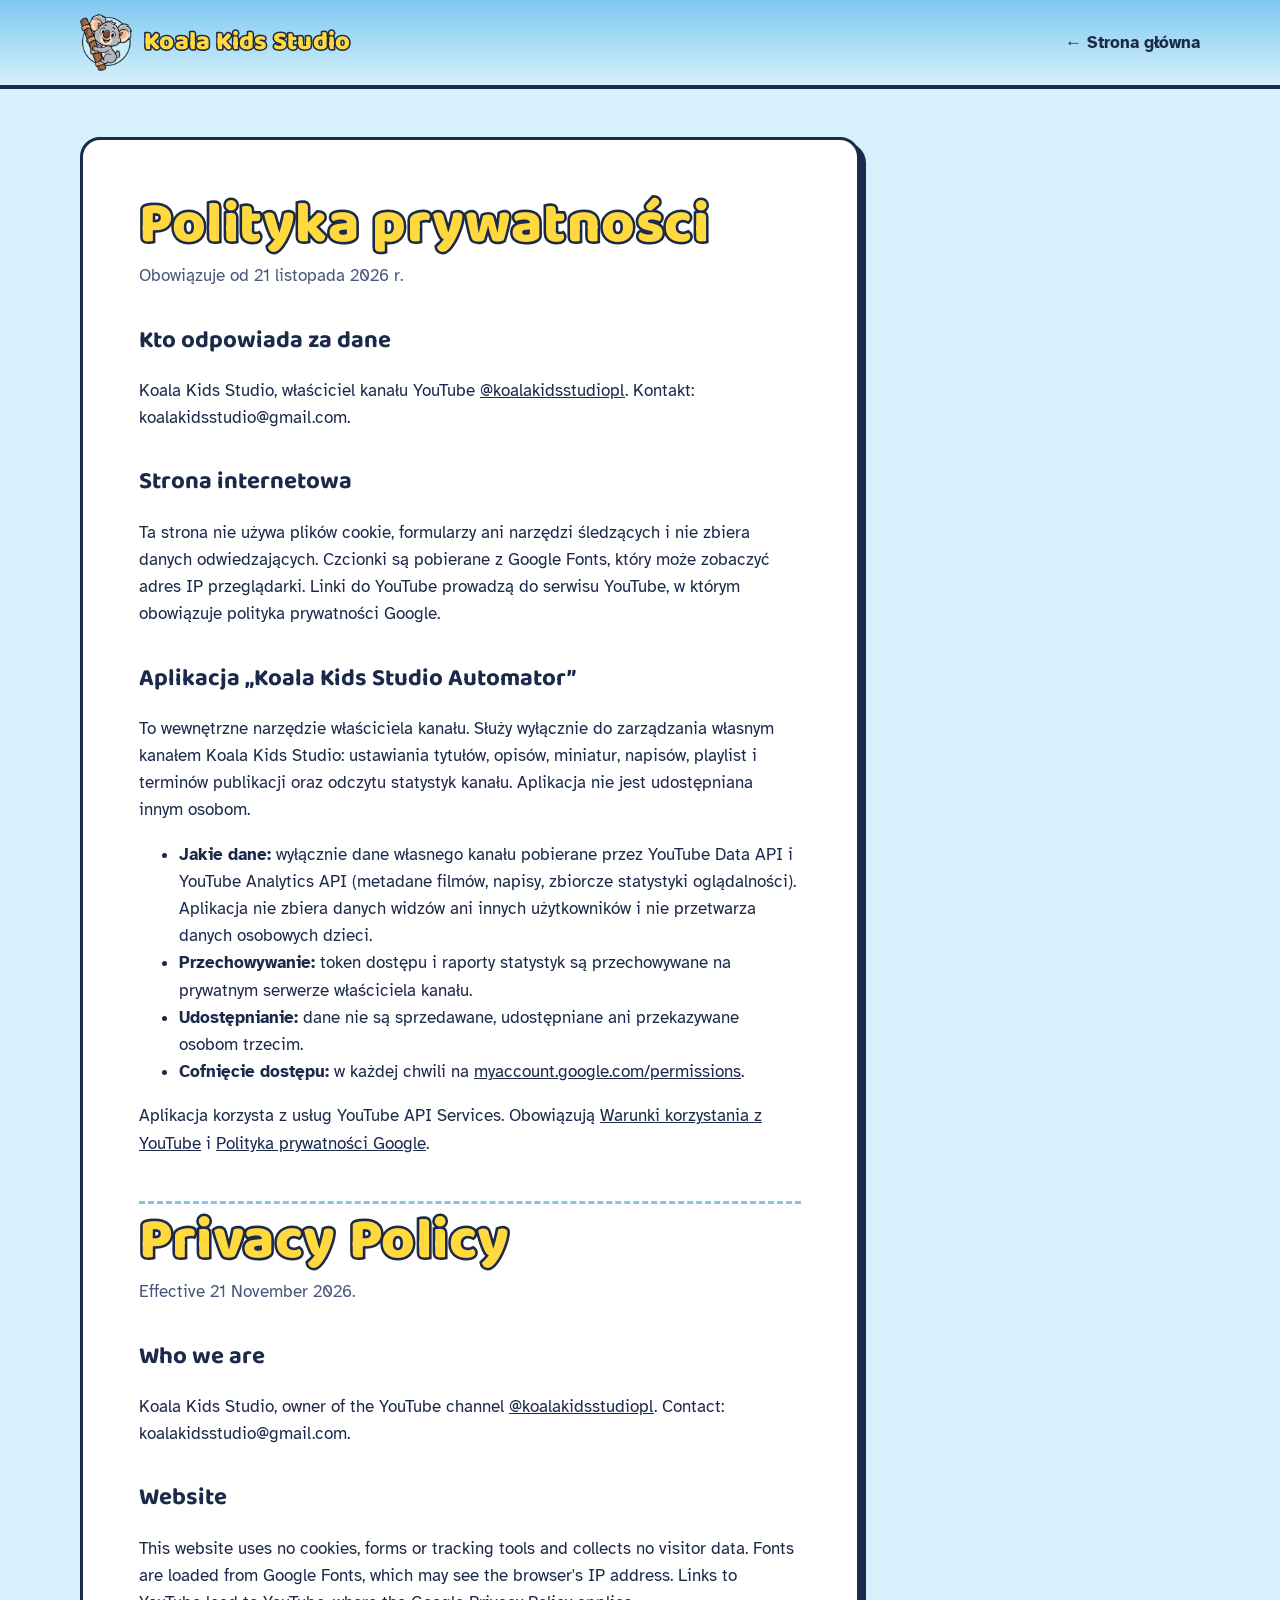
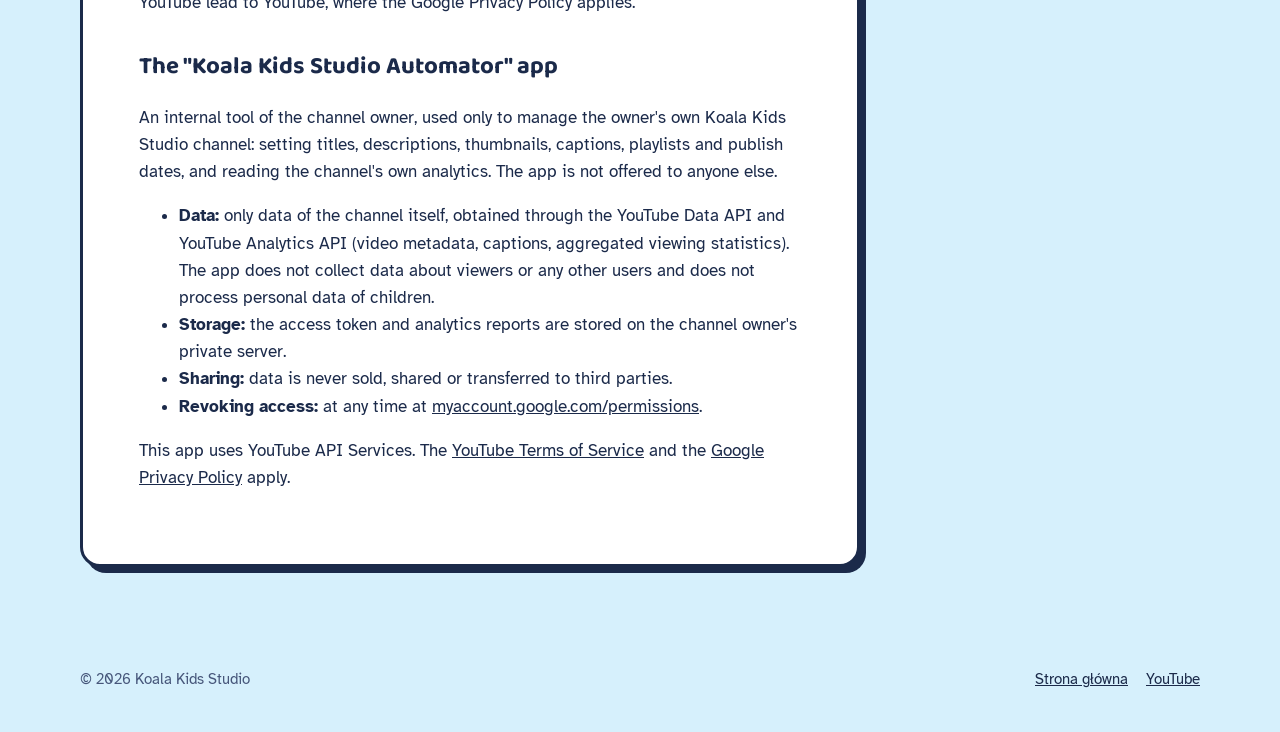
==== polityka-prywatnosci.html @ 77db11eb "strona: 2026-11-21 11:00" ====
<!DOCTYPE html>
<html lang="pl">
<head>
<meta charset="utf-8">
<meta name="viewport" content="width=device-width, initial-scale=1">
<title>Polityka prywatności — Koala Kids Studio</title>
<meta name="description" content="Polityka prywatności aplikacji Koala Kids Studio Automator i strony Koala Kids Studio.">
<link rel="icon" href="img/favicon.png">
<link rel="preconnect" href="https://fonts.googleapis.com">
<link rel="preconnect" href="https://fonts.gstatic.com" crossorigin>
<link href="https://fonts.googleapis.com/css2?family=Atkinson+Hyperlegible:wght@400;700&family=Baloo+2:wght@700;800&display=swap" rel="stylesheet">
<link rel="stylesheet" href="style.css">
</head>
<body>
<header class="gora mala">
  <div class="wrap menu">
    <a class="marka" href="index.html"><img src="img/logo.webp" alt=""><span class="obrys">Koala Kids Studio</span></a>
    <nav aria-label="Menu"><a href="index.html">← Strona główna</a></nav>
  </div>
</header>

<main class="wrap dokument">
  <article>
    <h1 class="obrys">Polityka prywatności</h1>
    <p class="data">Obowiązuje od 21 listopada 2026 r.</p>

    <h2>Kto odpowiada za dane</h2>
    <p>Koala Kids Studio, właściciel kanału YouTube <a href="https://www.youtube.com/@koalakidsstudiopl">@koalakidsstudiopl</a>. Kontakt: koalakidsstudio@gmail.com.</p>

    <h2>Strona internetowa</h2>
    <p>Ta strona nie używa plików cookie, formularzy ani narzędzi śledzących i nie zbiera danych odwiedzających. Czcionki są pobierane z Google Fonts, który może zobaczyć adres IP przeglądarki. Linki do YouTube prowadzą do serwisu YouTube, w którym obowiązuje polityka prywatności Google.</p>

    <h2>Aplikacja „Koala Kids Studio Automator”</h2>
    <p>To wewnętrzne narzędzie właściciela kanału. Służy wyłącznie do zarządzania własnym kanałem Koala Kids Studio: ustawiania tytułów, opisów, miniatur, napisów, playlist i terminów publikacji oraz odczytu statystyk kanału. Aplikacja nie jest udostępniana innym osobom.</p>
    <ul>
      <li><strong>Jakie dane:</strong> wyłącznie dane własnego kanału pobierane przez YouTube Data API i YouTube Analytics API (metadane filmów, napisy, zbiorcze statystyki oglądalności). Aplikacja nie zbiera danych widzów ani innych użytkowników i nie przetwarza danych osobowych dzieci.</li>
      <li><strong>Przechowywanie:</strong> token dostępu i raporty statystyk są przechowywane na prywatnym serwerze właściciela kanału.</li>
      <li><strong>Udostępnianie:</strong> dane nie są sprzedawane, udostępniane ani przekazywane osobom trzecim.</li>
      <li><strong>Cofnięcie dostępu:</strong> w każdej chwili na <a href="https://myaccount.google.com/permissions">myaccount.google.com/permissions</a>.</li>
    </ul>
    <p>Aplikacja korzysta z usług YouTube API Services. Obowiązują <a href="https://www.youtube.com/t/terms">Warunki korzystania z YouTube</a> i <a href="https://policies.google.com/privacy">Polityka prywatności Google</a>.</p>

    <hr>
    <h1 class="obrys" lang="en">Privacy Policy</h1>
    <div lang="en">
      <p class="data">Effective 21 November 2026.</p>
      <h2>Who we are</h2>
      <p>Koala Kids Studio, owner of the YouTube channel <a href="https://www.youtube.com/@koalakidsstudiopl">@koalakidsstudiopl</a>. Contact: koalakidsstudio@gmail.com.</p>
      <h2>Website</h2>
      <p>This website uses no cookies, forms or tracking tools and collects no visitor data. Fonts are loaded from Google Fonts, which may see the browser's IP address. Links to YouTube lead to YouTube, where the Google Privacy Policy applies.</p>
      <h2>The "Koala Kids Studio Automator" app</h2>
      <p>An internal tool of the channel owner, used only to manage the owner's own Koala Kids Studio channel: setting titles, descriptions, thumbnails, captions, playlists and publish dates, and reading the channel's own analytics. The app is not offered to anyone else.</p>
      <ul>
        <li><strong>Data:</strong> only data of the channel itself, obtained through the YouTube Data API and YouTube Analytics API (video metadata, captions, aggregated viewing statistics). The app does not collect data about viewers or any other users and does not process personal data of children.</li>
        <li><strong>Storage:</strong> the access token and analytics reports are stored on the channel owner's private server.</li>
        <li><strong>Sharing:</strong> data is never sold, shared or transferred to third parties.</li>
        <li><strong>Revoking access:</strong> at any time at <a href="https://myaccount.google.com/permissions">myaccount.google.com/permissions</a>.</li>
      </ul>
      <p>This app uses YouTube API Services. The <a href="https://www.youtube.com/t/terms">YouTube Terms of Service</a> and the <a href="https://policies.google.com/privacy">Google Privacy Policy</a> apply.</p>
    </div>
  </article>
</main>

<footer>
  <div class="wrap">
    <span>© 2026 Koala Kids Studio</span>
    <nav aria-label="Stopka"><a href="index.html">Strona główna</a><a href="https://www.youtube.com/@koalakidsstudiopl">YouTube</a></nav>
  </div>
</footer>
</body>
</html>
---- style.css ----
/* Koala Kids Studio — strona. Świat marki: niebo z bańkami (baner kanału) + napisy z granatowym obrysem (miniatury).
   Układ: nagłówek-niebo z bańkami, piosenki jako „naklejki” z obrysem, sekcja dla rodziców, kontakt. Jeden jasny motyw. */
:root {
  --niebo: #7ec8f0;
  --niebo-jasne: #d6f0fc;
  --granat: #1b2a4a;
  --slonce: #ffd93d;
  --roz: #ff9aa2;
  --mieta: #a7e9af;
  --papier: #ffffff;
  --tekst: #1b2a4a;
  --tekst-cichy: #46567a;
  --f-tytul: "Baloo 2", "Arial Rounded MT Bold", "Trebuchet MS", sans-serif;
  --f-tekst: "Atkinson Hyperlegible", "Segoe UI", Arial, sans-serif;
  --obrys: 0.09em;
  color-scheme: light;
}

* { box-sizing: border-box; }
html { scroll-behavior: smooth; }
@media (prefers-reduced-motion: reduce) { html { scroll-behavior: auto; } }
body {
  margin: 0;
  background: var(--niebo-jasne);
  color: var(--tekst);
  font: 400 1.0625rem/1.6 var(--f-tekst);
}
img { max-width: 100%; display: block; }
a { color: var(--granat); }
a:focus-visible, button:focus-visible { outline: 3px solid var(--granat); outline-offset: 3px; border-radius: 6px; }

.obrys {
  font-family: var(--f-tytul);
  font-weight: 800;
  color: var(--slonce);
  -webkit-text-stroke: var(--obrys) var(--granat);
  paint-order: stroke fill;
  letter-spacing: 0.01em;
  line-height: 1.02;
}
.obrys.bialy { color: var(--papier); }
h1, h2, h3 { text-wrap: balance; margin: 0; }
h2 { font-size: clamp(2.2rem, 5vw, 3.4rem); }
h3 { font-family: var(--f-tytul); font-weight: 800; font-size: 1.45rem; line-height: 1.15; }

.wrap { width: min(1120px, 100% - 32px); margin-inline: auto; }

/* ---------- nagłówek ---------- */
.gora {
  position: relative;
  overflow: hidden;
  background: linear-gradient(180deg, var(--niebo) 0%, var(--niebo-jasne) 100%);
  border-bottom: 4px solid var(--granat);
}
#banki { position: absolute; inset: 0; width: 100%; height: 100%; }
.menu {
  position: relative;
  display: flex; align-items: center; justify-content: space-between; gap: 16px; flex-wrap: wrap;
  padding-block: 18px;
}
.marka { display: flex; align-items: center; gap: 12px; text-decoration: none; }
.marka img { width: 52px; height: auto; }
.marka span { font-size: 1.6rem; --obrys: 0.12em; }
.menu nav { display: flex; gap: 6px 22px; flex-wrap: wrap; align-items: center; }
.menu nav a { font-weight: 700; text-decoration: none; }
.menu nav a:hover { text-decoration: underline; text-underline-offset: 4px; }

.przycisk {
  display: inline-flex; align-items: center; gap: 10px;
  font: 800 1.1rem/1 var(--f-tytul);
  padding: 14px 22px 12px;
  border: 3px solid var(--granat);
  border-radius: 999px;
  background: var(--slonce);
  color: var(--granat);
  text-decoration: none;
  box-shadow: 4px 4px 0 var(--granat);
  transition: transform .12s ease, box-shadow .12s ease;
}
.przycisk:hover { transform: translate(-2px, -2px); box-shadow: 6px 6px 0 var(--granat); }
.przycisk:active { transform: translate(2px, 2px); box-shadow: 2px 2px 0 var(--granat); }
.przycisk.jasny { background: var(--papier); }
.przycisk svg { width: 22px; height: 22px; flex: none; }
.menu .przycisk { font-size: 1rem; padding: 10px 16px 8px; }

.bohater {
  position: relative;
  display: grid; grid-template-columns: 1.25fr 0.75fr; align-items: center; gap: 24px;
  padding-block: 28px 64px;
}
.bohater h1 { font-size: clamp(3rem, 8.5vw, 6.4rem); }
.bohater h1 .linia { display: block; }
.bohater .wstep { font-size: 1.25rem; max-width: 34ch; margin: 22px 0 28px; font-weight: 700; }
.bohater .przyciski { display: flex; gap: 14px; flex-wrap: wrap; }
.bohater .koala { width: min(380px, 100%); justify-self: center; filter: drop-shadow(6px 8px 0 rgba(27, 42, 74, .18)); transform: rotate(4deg); }
.podpis-banki { position: absolute; right: 16px; bottom: 10px; font-size: .8rem; color: var(--tekst-cichy); }

/* ---------- piosenki ---------- */
section { padding-block: 72px; }
.naglowek-sekcji { display: flex; justify-content: space-between; align-items: end; gap: 16px; flex-wrap: wrap; margin-bottom: 32px; }
.naglowek-sekcji p { margin: 0; max-width: 46ch; color: var(--tekst-cichy); }
.piosenki { display: grid; grid-template-columns: repeat(auto-fill, minmax(300px, 1fr)); gap: 32px; }
.piosenka {
  display: flex; flex-direction: column;
  background: var(--papier);
  border: 3px solid var(--granat);
  border-radius: 18px;
  box-shadow: 6px 6px 0 var(--granat);
  overflow: hidden;
}
.piosenka:nth-child(3n+1) { transform: rotate(-0.8deg); }
.piosenka:nth-child(3n+2) { transform: rotate(0.6deg); }
.piosenka:nth-child(3n) { transform: rotate(-0.3deg); }
.piosenka .kadr { position: relative; aspect-ratio: 16 / 9; border-bottom: 3px solid var(--granat); }
.piosenka .kadr img { width: 100%; height: 100%; object-fit: cover; }
.znaczek {
  position: absolute; bottom: 10px; left: 10px;  /* lewy dół: na miniaturach napisy są u góry, logo w prawym dole */
  font: 800 .95rem/1 var(--f-tytul);
  background: var(--slonce); color: var(--granat);
  border: 2.5px solid var(--granat); border-radius: 999px;
  padding: 7px 12px 5px; transform: rotate(-4deg);
}
.znaczek.juz { background: var(--mieta); }
.piosenka .tresc { display: flex; flex-direction: column; gap: 12px; padding: 18px 20px 20px; flex: 1; }
.piosenka .o { margin: 0; color: var(--tekst-cichy); font-size: 1rem; }
.cytat {
  margin: 0; padding: 10px 14px;
  background: var(--niebo-jasne); border-left: 5px solid var(--niebo); border-radius: 0 10px 10px 0;
  font-weight: 700; white-space: pre-line; font-size: 1rem;
}
.piosenka .akcja { margin-top: auto; padding-top: 4px; font-weight: 700; }

/* ---------- dla rodziców ---------- */
.rodzice { background: var(--papier); border-block: 4px solid var(--granat); }
.zasady { display: grid; grid-template-columns: repeat(auto-fit, minmax(240px, 1fr)); gap: 28px 40px; margin-top: 36px; }
.zasada { display: grid; grid-template-columns: 56px 1fr; gap: 14px; align-items: start; }
.zasada .kolko {
  width: 56px; height: 56px; border-radius: 50%;
  border: 3px solid var(--granat); display: grid; place-items: center;
  font: 800 1.5rem/1 var(--f-tytul);
}
.zasada:nth-child(4n+1) .kolko { background: var(--slonce); }
.zasada:nth-child(4n+2) .kolko { background: var(--mieta); }
.zasada:nth-child(4n+3) .kolko { background: var(--roz); }
.zasada:nth-child(4n) .kolko { background: var(--niebo); }
.zasada h3 { font-size: 1.25rem; margin-bottom: 4px; }
.zasada p { margin: 0; color: var(--tekst-cichy); }

/* ---------- kontakt + stopka ---------- */
.kontakt { text-align: left; }
.kontakt .karta {
  display: grid; grid-template-columns: 1fr auto; gap: 24px; align-items: center;
  background: var(--slonce); border: 3px solid var(--granat); border-radius: 22px; box-shadow: 8px 8px 0 var(--granat);
  padding: 32px clamp(20px, 4vw, 44px);
}
.kontakt .karta p { margin: 10px 0 0; font-weight: 700; }
.kontakt .adres { font: 800 1.35rem/1.2 var(--f-tytul); word-break: break-all; }
footer { padding-block: 28px 40px; color: var(--tekst-cichy); font-size: .95rem; }
footer .wrap { display: flex; justify-content: space-between; gap: 12px 24px; flex-wrap: wrap; }
footer nav { display: flex; gap: 18px; flex-wrap: wrap; }

/* ---------- polityka prywatności ---------- */
.dokument { padding-block: 48px 72px; }
.dokument article {
  background: var(--papier); border: 3px solid var(--granat); border-radius: 20px; box-shadow: 6px 6px 0 var(--granat);
  padding: clamp(22px, 5vw, 56px); max-width: 780px;
}
.dokument h1 { font-size: clamp(2.2rem, 6vw, 3.6rem); margin-bottom: 8px; }
.dokument h2 { font-family: var(--f-tytul); font-size: 1.5rem; -webkit-text-stroke: 0; color: var(--granat); margin: 32px 0 6px; }
.dokument p, .dokument li { max-width: 65ch; }
.dokument .data { color: var(--tekst-cichy); margin: 0 0 8px; }
.dokument hr { border: 0; border-top: 3px dashed var(--niebo); margin: 44px 0 8px; }
.gora.mala .menu { padding-block: 14px; }

@media (max-width: 760px) {
  .bohater { grid-template-columns: 1fr; padding-bottom: 48px; }
  .bohater .koala { width: 210px; order: -1; justify-self: start; }
  .kontakt .karta { grid-template-columns: 1fr; }
  .piosenka:nth-child(n) { transform: none; }
}
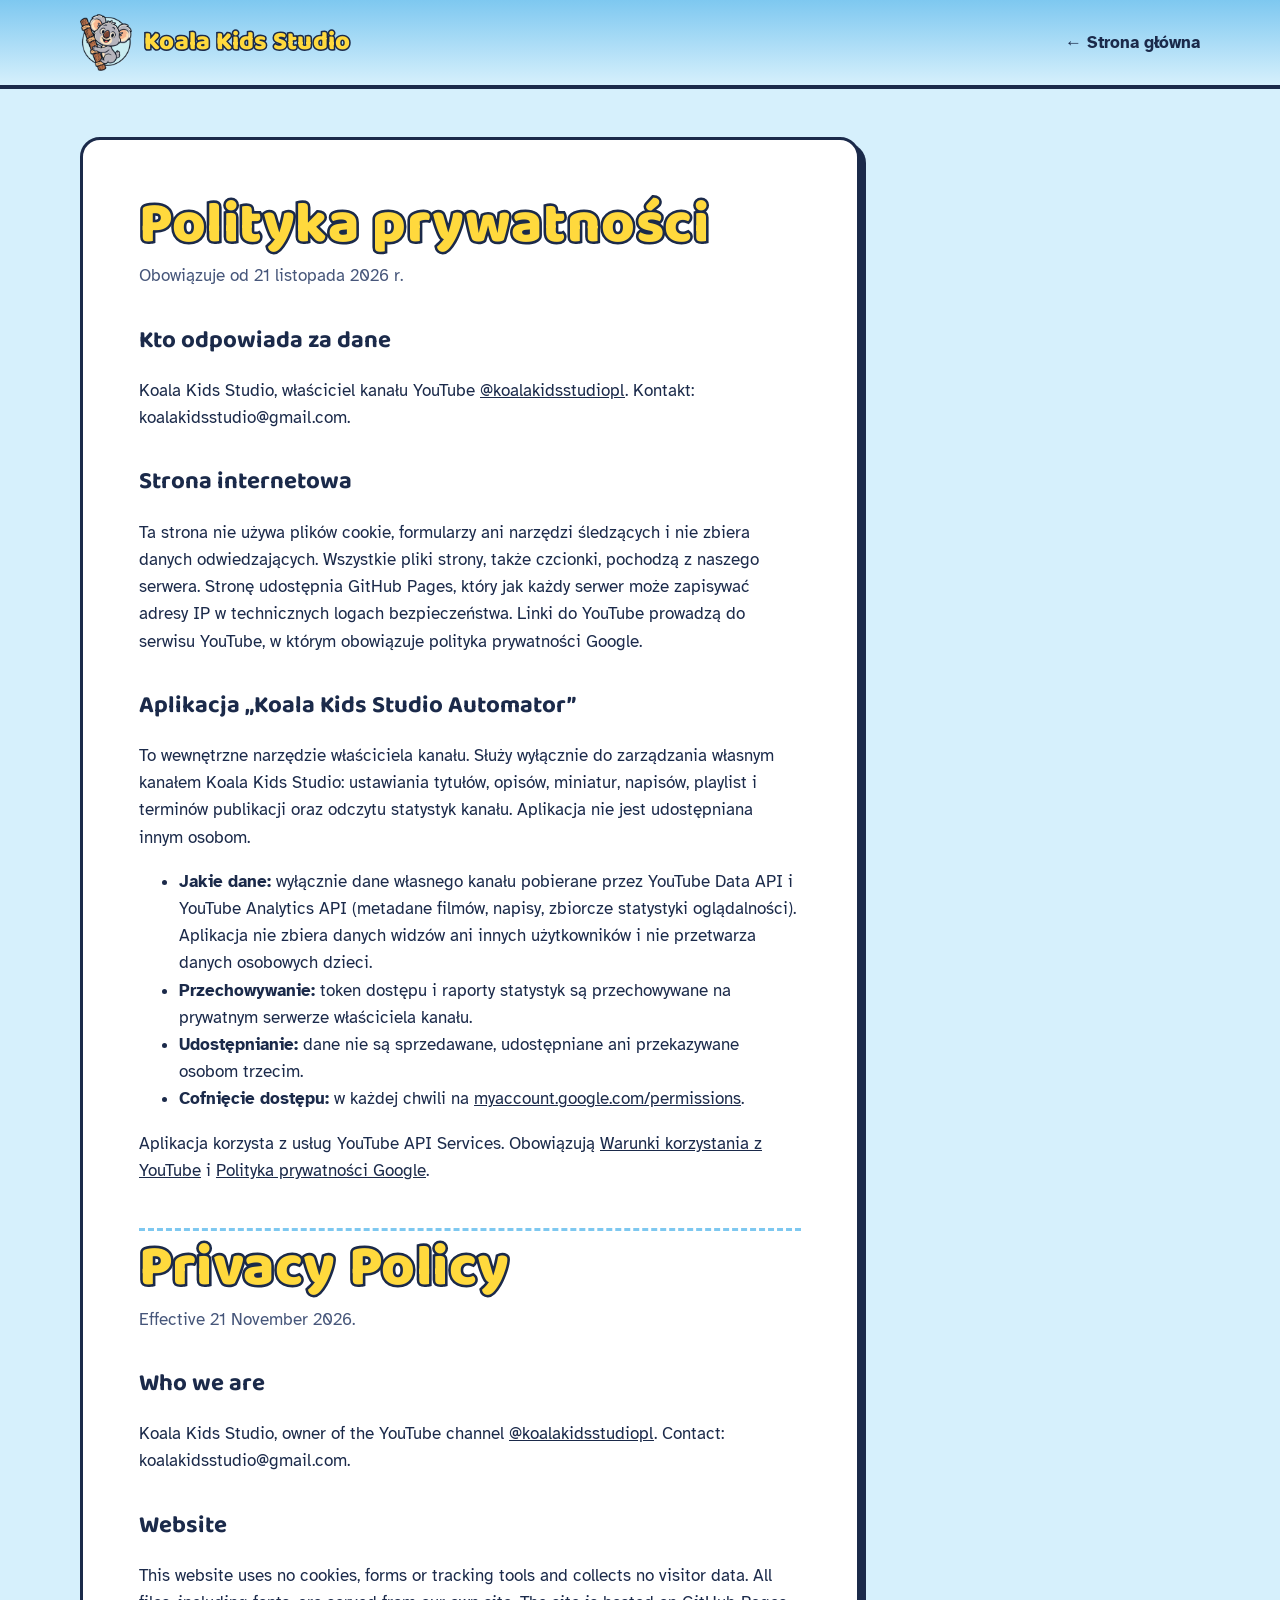
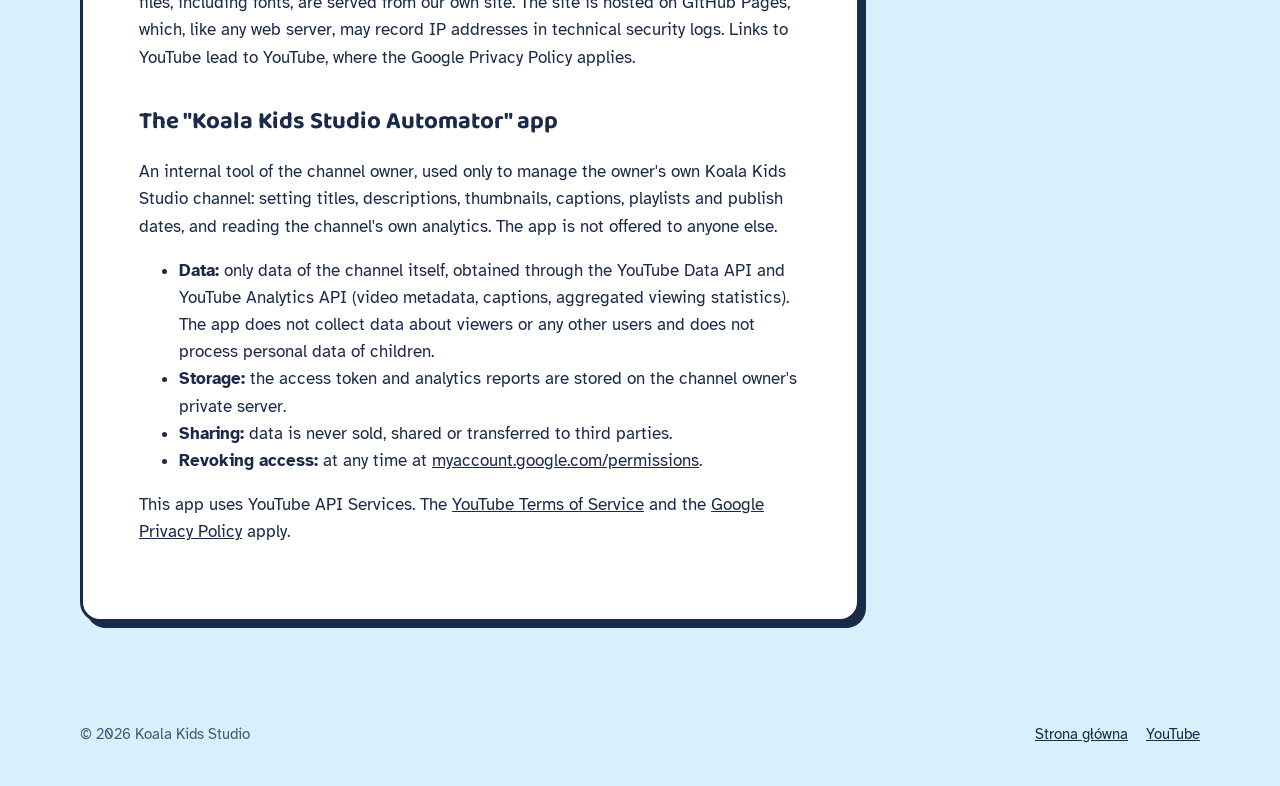
==== commit 9277c357: "strona: 2026-11-21 14:01" ====
--- a/polityka-prywatnosci.html
+++ b/polityka-prywatnosci.html
@@ -6,9 +6,7 @@
 <title>Polityka prywatności — Koala Kids Studio</title>
 <meta name="description" content="Polityka prywatności aplikacji Koala Kids Studio Automator i strony Koala Kids Studio.">
 <link rel="icon" href="img/favicon.png">
-<link rel="preconnect" href="https://fonts.googleapis.com">
-<link rel="preconnect" href="https://fonts.gstatic.com" crossorigin>
-<link href="https://fonts.googleapis.com/css2?family=Atkinson+Hyperlegible:wght@400;700&family=Baloo+2:wght@700;800&display=swap" rel="stylesheet">
+<link rel="stylesheet" href="fonts.css">
 <link rel="stylesheet" href="style.css">
 </head>
 <body>
@@ -28,7 +26,7 @@
     <p>Koala Kids Studio, właściciel kanału YouTube <a href="https://www.youtube.com/@koalakidsstudiopl">@koalakidsstudiopl</a>. Kontakt: koalakidsstudio@gmail.com.</p>
 
     <h2>Strona internetowa</h2>
-    <p>Ta strona nie używa plików cookie, formularzy ani narzędzi śledzących i nie zbiera danych odwiedzających. Czcionki są pobierane z Google Fonts, który może zobaczyć adres IP przeglądarki. Linki do YouTube prowadzą do serwisu YouTube, w którym obowiązuje polityka prywatności Google.</p>
+    <p>Ta strona nie używa plików cookie, formularzy ani narzędzi śledzących i nie zbiera danych odwiedzających. Wszystkie pliki strony, także czcionki, pochodzą z naszego serwera. Stronę udostępnia GitHub Pages, który jak każdy serwer może zapisywać adresy IP w technicznych logach bezpieczeństwa. Linki do YouTube prowadzą do serwisu YouTube, w którym obowiązuje polityka prywatności Google.</p>
 
     <h2>Aplikacja „Koala Kids Studio Automator”</h2>
     <p>To wewnętrzne narzędzie właściciela kanału. Służy wyłącznie do zarządzania własnym kanałem Koala Kids Studio: ustawiania tytułów, opisów, miniatur, napisów, playlist i terminów publikacji oraz odczytu statystyk kanału. Aplikacja nie jest udostępniana innym osobom.</p>
@@ -47,7 +45,7 @@
       <h2>Who we are</h2>
       <p>Koala Kids Studio, owner of the YouTube channel <a href="https://www.youtube.com/@koalakidsstudiopl">@koalakidsstudiopl</a>. Contact: koalakidsstudio@gmail.com.</p>
       <h2>Website</h2>
-      <p>This website uses no cookies, forms or tracking tools and collects no visitor data. Fonts are loaded from Google Fonts, which may see the browser's IP address. Links to YouTube lead to YouTube, where the Google Privacy Policy applies.</p>
+      <p>This website uses no cookies, forms or tracking tools and collects no visitor data. All files, including fonts, are served from our own site. The site is hosted on GitHub Pages, which, like any web server, may record IP addresses in technical security logs. Links to YouTube lead to YouTube, where the Google Privacy Policy applies.</p>
       <h2>The "Koala Kids Studio Automator" app</h2>
       <p>An internal tool of the channel owner, used only to manage the owner's own Koala Kids Studio channel: setting titles, descriptions, thumbnails, captions, playlists and publish dates, and reading the channel's own analytics. The app is not offered to anyone else.</p>
       <ul>
--- a/fonts.css
+++ b/fonts.css
@@ -0,0 +1,73 @@
+/* Czcionki u nas (nie z Google Fonts): odwiedzający nie łączy się z serwerami Google. Licencja SIL OFL. */
+/* latin-ext */
+@font-face {
+  font-family: 'Atkinson Hyperlegible';
+  font-style: normal;
+  font-weight: 400;
+  font-display: swap;
+  src: url(fonts/atkinson-hyperlegible-400-latin-ext.woff2) format('woff2');
+  unicode-range: U+0100-02BA, U+02BD-02C5, U+02C7-02CC, U+02CE-02D7, U+02DD-02FF, U+0304, U+0308, U+0329, U+1D00-1DBF, U+1E00-1E9F, U+1EF2-1EFF, U+2020, U+20A0-20AB, U+20AD-20C4, U+2113, U+2C60-2C7F, U+A720-A7FF;
+}
+/* latin */
+@font-face {
+  font-family: 'Atkinson Hyperlegible';
+  font-style: normal;
+  font-weight: 400;
+  font-display: swap;
+  src: url(fonts/atkinson-hyperlegible-400-latin.woff2) format('woff2');
+  unicode-range: U+0000-00FF, U+0131, U+0152-0153, U+02BB-02BC, U+02C6, U+02DA, U+02DC, U+0304, U+0308, U+0329, U+2000-206F, U+20AC, U+2122, U+2191, U+2193, U+2212, U+2215, U+FEFF, U+FFFD;
+}
+/* latin-ext */
+@font-face {
+  font-family: 'Atkinson Hyperlegible';
+  font-style: normal;
+  font-weight: 700;
+  font-display: swap;
+  src: url(fonts/atkinson-hyperlegible-700-latin-ext.woff2) format('woff2');
+  unicode-range: U+0100-02BA, U+02BD-02C5, U+02C7-02CC, U+02CE-02D7, U+02DD-02FF, U+0304, U+0308, U+0329, U+1D00-1DBF, U+1E00-1E9F, U+1EF2-1EFF, U+2020, U+20A0-20AB, U+20AD-20C4, U+2113, U+2C60-2C7F, U+A720-A7FF;
+}
+/* latin */
+@font-face {
+  font-family: 'Atkinson Hyperlegible';
+  font-style: normal;
+  font-weight: 700;
+  font-display: swap;
+  src: url(fonts/atkinson-hyperlegible-700-latin.woff2) format('woff2');
+  unicode-range: U+0000-00FF, U+0131, U+0152-0153, U+02BB-02BC, U+02C6, U+02DA, U+02DC, U+0304, U+0308, U+0329, U+2000-206F, U+20AC, U+2122, U+2191, U+2193, U+2212, U+2215, U+FEFF, U+FFFD;
+}
+/* latin-ext */
+@font-face {
+  font-family: 'Baloo 2';
+  font-style: normal;
+  font-weight: 700;
+  font-display: swap;
+  src: url(fonts/baloo-2-latin-ext.woff2) format('woff2');
+  unicode-range: U+0100-02BA, U+02BD-02C5, U+02C7-02CC, U+02CE-02D7, U+02DD-02FF, U+0304, U+0308, U+0329, U+1D00-1DBF, U+1E00-1E9F, U+1EF2-1EFF, U+2020, U+20A0-20AB, U+20AD-20C4, U+2113, U+2C60-2C7F, U+A720-A7FF;
+}
+/* latin */
+@font-face {
+  font-family: 'Baloo 2';
+  font-style: normal;
+  font-weight: 700;
+  font-display: swap;
+  src: url(fonts/baloo-2-latin.woff2) format('woff2');
+  unicode-range: U+0000-00FF, U+0131, U+0152-0153, U+02BB-02BC, U+02C6, U+02DA, U+02DC, U+0304, U+0308, U+0329, U+2000-206F, U+20AC, U+2122, U+2191, U+2193, U+2212, U+2215, U+FEFF, U+FFFD;
+}
+/* latin-ext */
+@font-face {
+  font-family: 'Baloo 2';
+  font-style: normal;
+  font-weight: 800;
+  font-display: swap;
+  src: url(fonts/baloo-2-latin-ext.woff2) format('woff2');
+  unicode-range: U+0100-02BA, U+02BD-02C5, U+02C7-02CC, U+02CE-02D7, U+02DD-02FF, U+0304, U+0308, U+0329, U+1D00-1DBF, U+1E00-1E9F, U+1EF2-1EFF, U+2020, U+20A0-20AB, U+20AD-20C4, U+2113, U+2C60-2C7F, U+A720-A7FF;
+}
+/* latin */
+@font-face {
+  font-family: 'Baloo 2';
+  font-style: normal;
+  font-weight: 800;
+  font-display: swap;
+  src: url(fonts/baloo-2-latin.woff2) format('woff2');
+  unicode-range: U+0000-00FF, U+0131, U+0152-0153, U+02BB-02BC, U+02C6, U+02DA, U+02DC, U+0304, U+0308, U+0329, U+2000-206F, U+20AC, U+2122, U+2191, U+2193, U+2212, U+2215, U+FEFF, U+FFFD;
+}
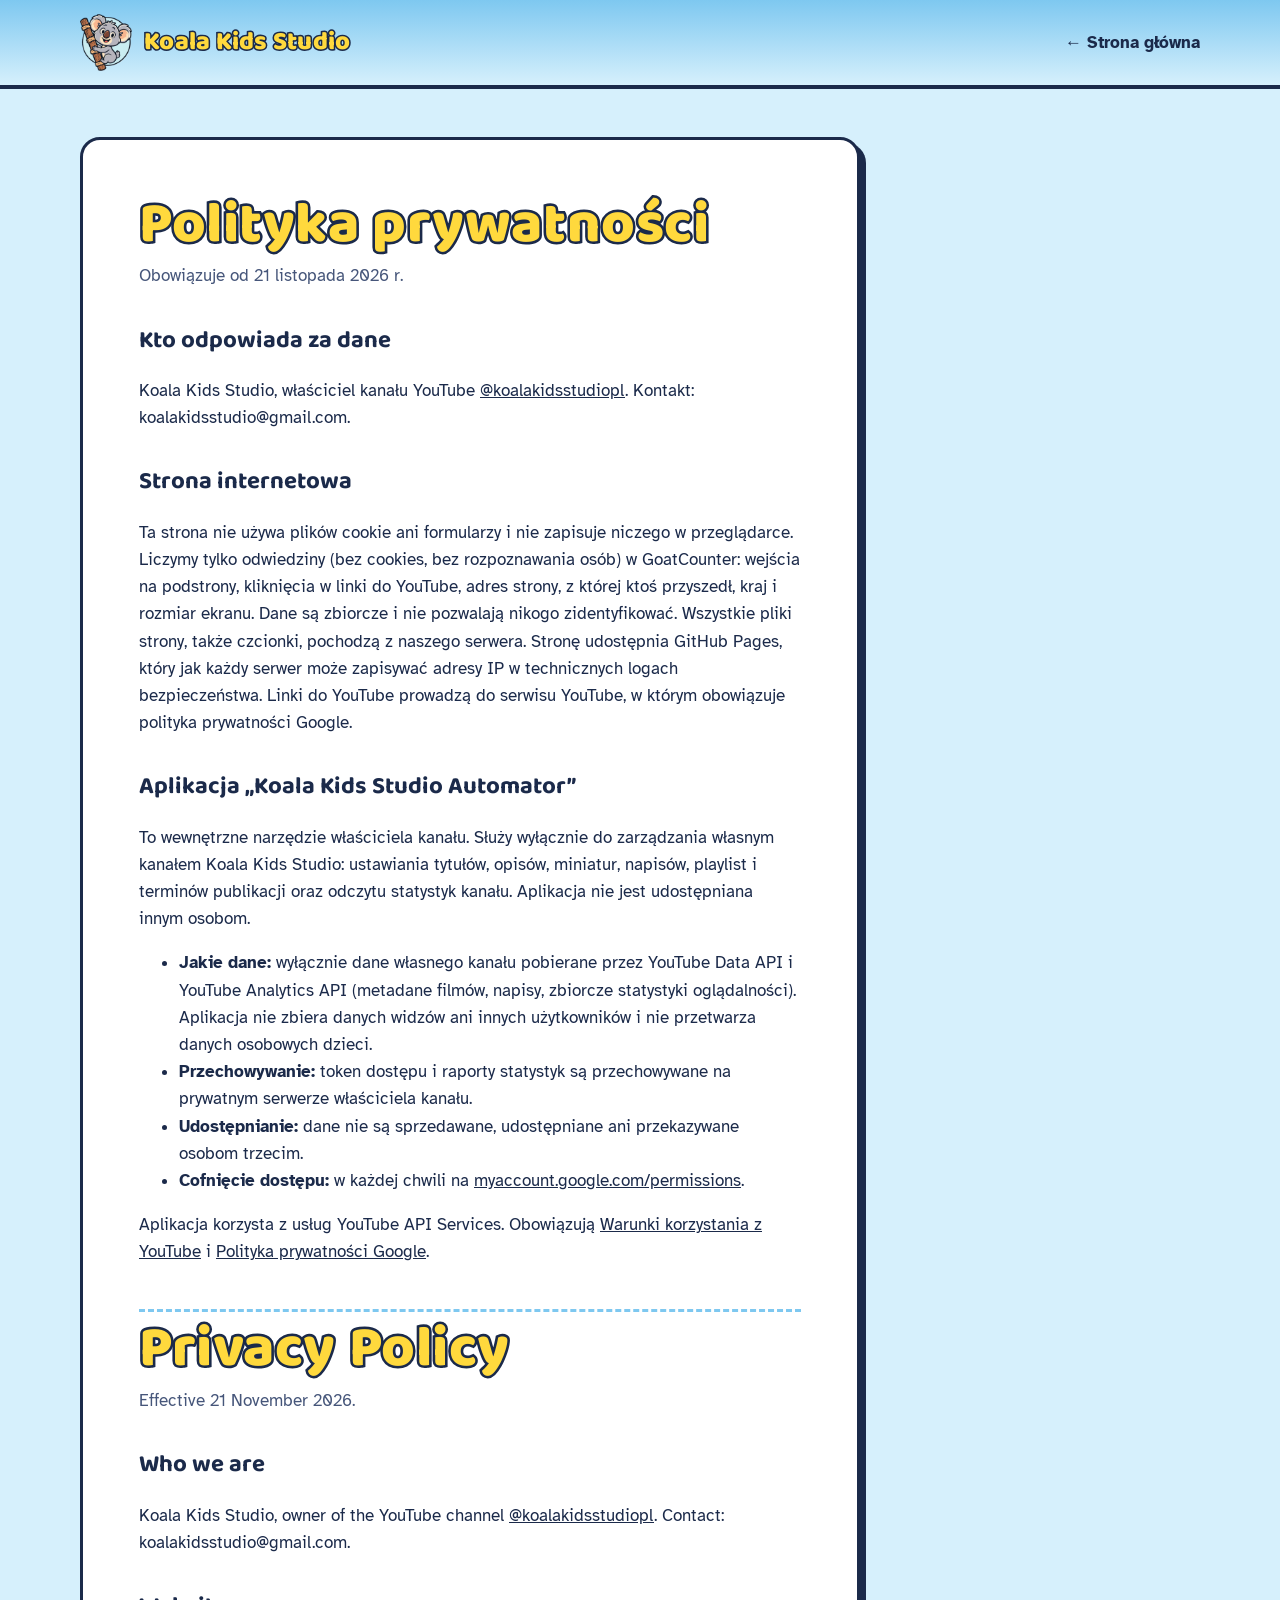
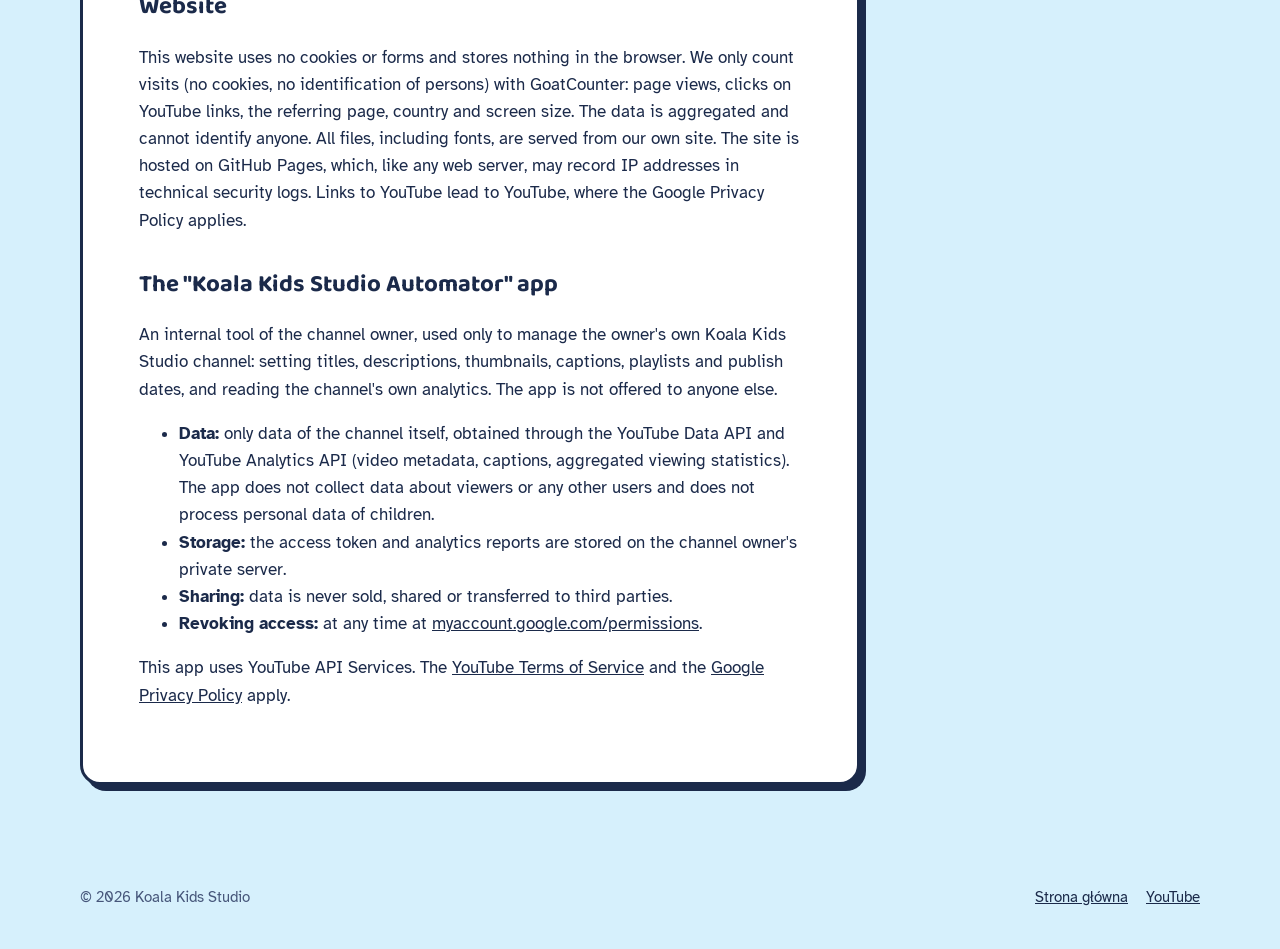
==== commit f2bc0414: "strona: 2026-11-21 14:38" ====
--- a/polityka-prywatnosci.html
+++ b/polityka-prywatnosci.html
@@ -26,7 +26,7 @@
     <p>Koala Kids Studio, właściciel kanału YouTube <a href="https://www.youtube.com/@koalakidsstudiopl">@koalakidsstudiopl</a>. Kontakt: koalakidsstudio@gmail.com.</p>
 
     <h2>Strona internetowa</h2>
-    <p>Ta strona nie używa plików cookie, formularzy ani narzędzi śledzących i nie zbiera danych odwiedzających. Wszystkie pliki strony, także czcionki, pochodzą z naszego serwera. Stronę udostępnia GitHub Pages, który jak każdy serwer może zapisywać adresy IP w technicznych logach bezpieczeństwa. Linki do YouTube prowadzą do serwisu YouTube, w którym obowiązuje polityka prywatności Google.</p>
+    <p>Ta strona nie używa plików cookie ani formularzy i nie zapisuje niczego w przeglądarce. Liczymy tylko odwiedziny (bez cookies, bez rozpoznawania osób) w GoatCounter: wejścia na podstrony, kliknięcia w linki do YouTube, adres strony, z której ktoś przyszedł, kraj i rozmiar ekranu. Dane są zbiorcze i nie pozwalają nikogo zidentyfikować. Wszystkie pliki strony, także czcionki, pochodzą z naszego serwera. Stronę udostępnia GitHub Pages, który jak każdy serwer może zapisywać adresy IP w technicznych logach bezpieczeństwa. Linki do YouTube prowadzą do serwisu YouTube, w którym obowiązuje polityka prywatności Google.</p>
 
     <h2>Aplikacja „Koala Kids Studio Automator”</h2>
     <p>To wewnętrzne narzędzie właściciela kanału. Służy wyłącznie do zarządzania własnym kanałem Koala Kids Studio: ustawiania tytułów, opisów, miniatur, napisów, playlist i terminów publikacji oraz odczytu statystyk kanału. Aplikacja nie jest udostępniana innym osobom.</p>
@@ -45,7 +45,7 @@
       <h2>Who we are</h2>
       <p>Koala Kids Studio, owner of the YouTube channel <a href="https://www.youtube.com/@koalakidsstudiopl">@koalakidsstudiopl</a>. Contact: koalakidsstudio@gmail.com.</p>
       <h2>Website</h2>
-      <p>This website uses no cookies, forms or tracking tools and collects no visitor data. All files, including fonts, are served from our own site. The site is hosted on GitHub Pages, which, like any web server, may record IP addresses in technical security logs. Links to YouTube lead to YouTube, where the Google Privacy Policy applies.</p>
+      <p>This website uses no cookies or forms and stores nothing in the browser. We only count visits (no cookies, no identification of persons) with GoatCounter: page views, clicks on YouTube links, the referring page, country and screen size. The data is aggregated and cannot identify anyone. All files, including fonts, are served from our own site. The site is hosted on GitHub Pages, which, like any web server, may record IP addresses in technical security logs. Links to YouTube lead to YouTube, where the Google Privacy Policy applies.</p>
       <h2>The "Koala Kids Studio Automator" app</h2>
       <p>An internal tool of the channel owner, used only to manage the owner's own Koala Kids Studio channel: setting titles, descriptions, thumbnails, captions, playlists and publish dates, and reading the channel's own analytics. The app is not offered to anyone else.</p>
       <ul>
@@ -65,5 +65,6 @@
     <nav aria-label="Stopka"><a href="index.html">Strona główna</a><a href="https://www.youtube.com/@koalakidsstudiopl">YouTube</a></nav>
   </div>
 </footer>
+<script data-goatcounter="https://koalakidsstudio.goatcounter.com/count" async src="count.js"></script>
 </body>
 </html>
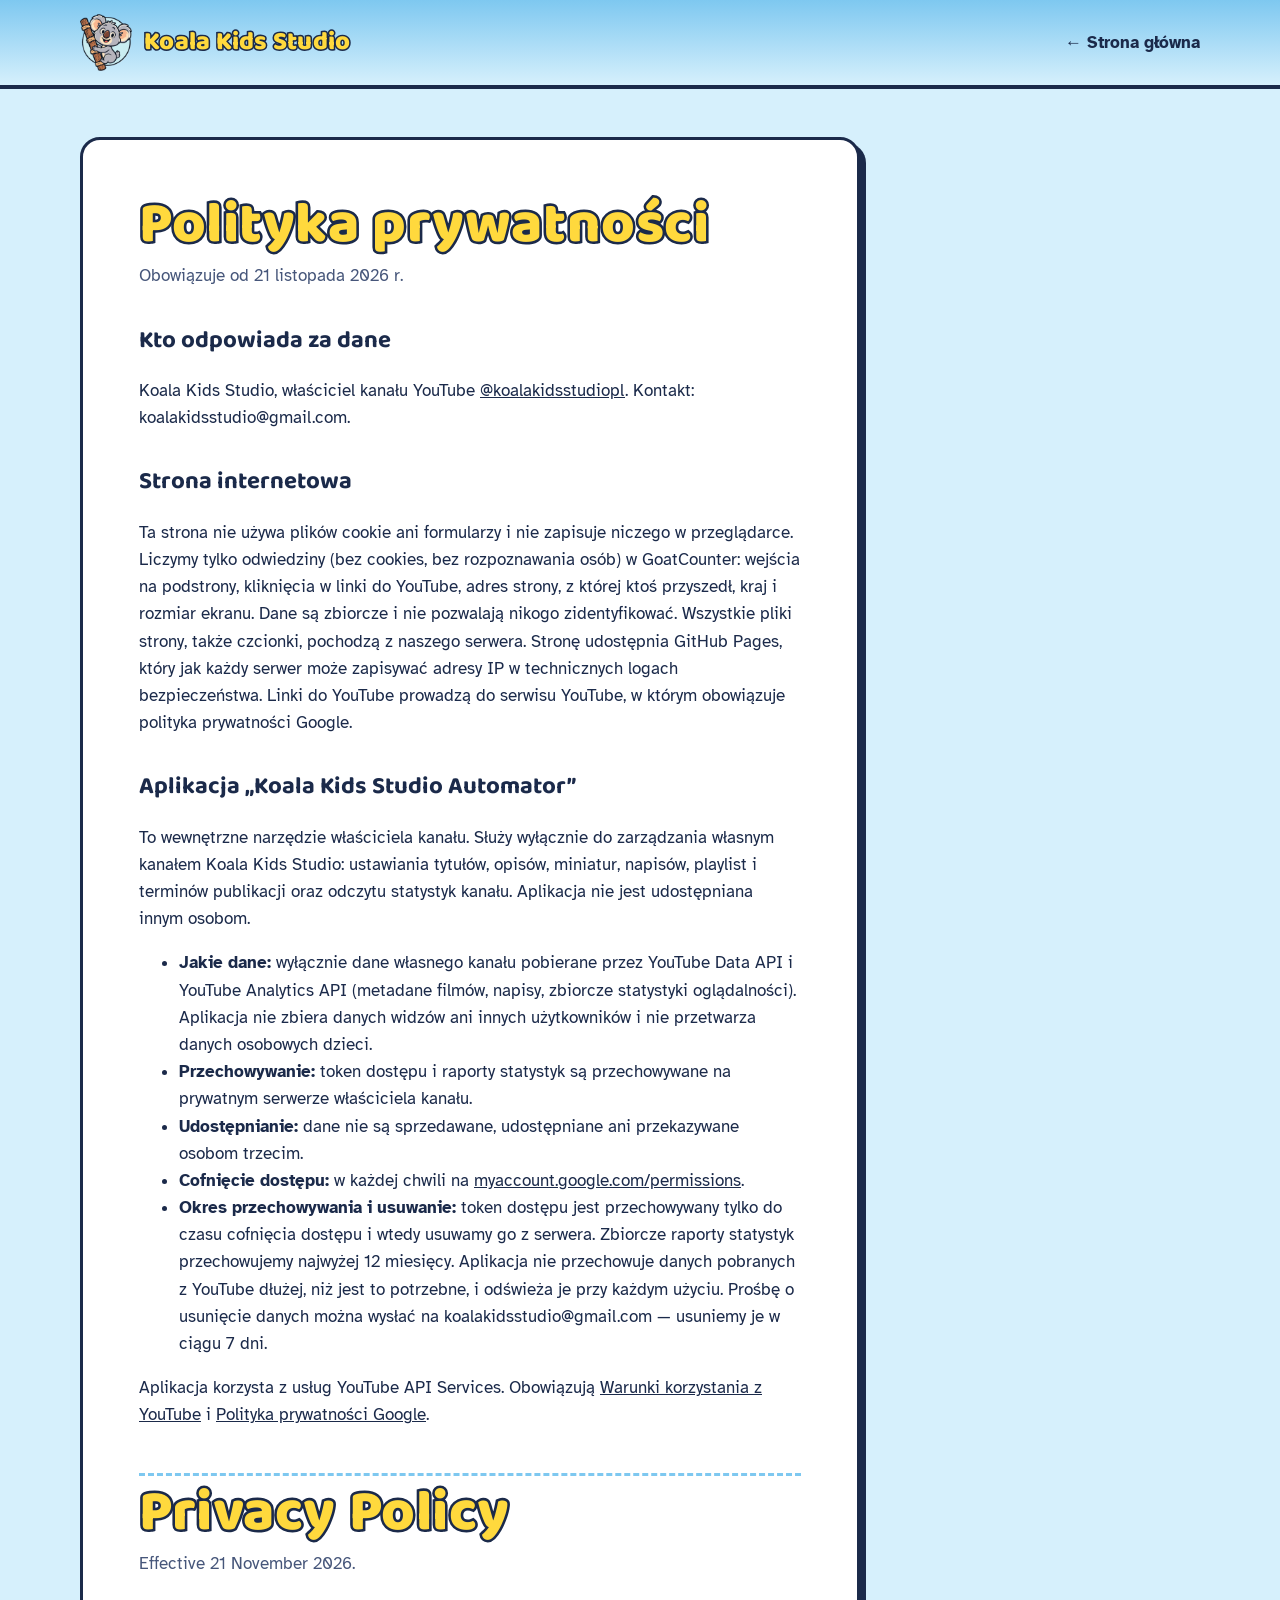
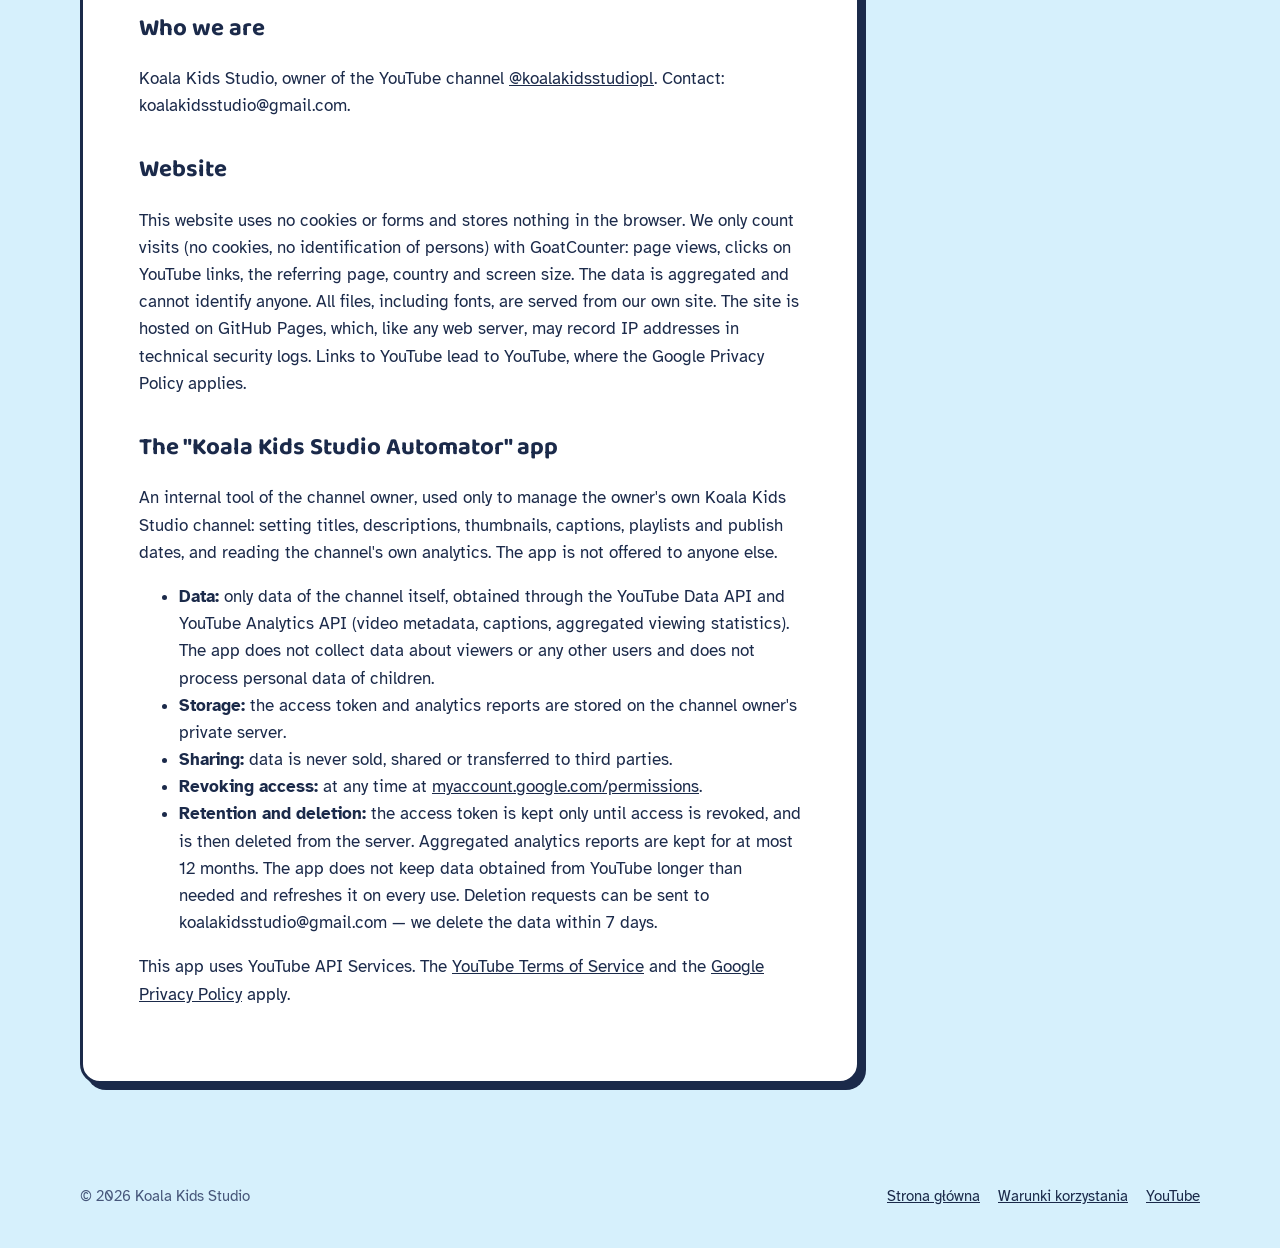
==== commit cf4fad87: "strona: 2026-11-21 15:18" ====
--- a/polityka-prywatnosci.html
+++ b/polityka-prywatnosci.html
@@ -35,6 +35,7 @@
       <li><strong>Przechowywanie:</strong> token dostępu i raporty statystyk są przechowywane na prywatnym serwerze właściciela kanału.</li>
       <li><strong>Udostępnianie:</strong> dane nie są sprzedawane, udostępniane ani przekazywane osobom trzecim.</li>
       <li><strong>Cofnięcie dostępu:</strong> w każdej chwili na <a href="https://myaccount.google.com/permissions">myaccount.google.com/permissions</a>.</li>
+      <li><strong>Okres przechowywania i usuwanie:</strong> token dostępu jest przechowywany tylko do czasu cofnięcia dostępu i wtedy usuwamy go z serwera. Zbiorcze raporty statystyk przechowujemy najwyżej 12 miesięcy. Aplikacja nie przechowuje danych pobranych z YouTube dłużej, niż jest to potrzebne, i odświeża je przy każdym użyciu. Prośbę o usunięcie danych można wysłać na koalakidsstudio@gmail.com — usuniemy je w ciągu 7 dni.</li>
     </ul>
     <p>Aplikacja korzysta z usług YouTube API Services. Obowiązują <a href="https://www.youtube.com/t/terms">Warunki korzystania z YouTube</a> i <a href="https://policies.google.com/privacy">Polityka prywatności Google</a>.</p>
 
@@ -53,6 +54,7 @@
         <li><strong>Storage:</strong> the access token and analytics reports are stored on the channel owner's private server.</li>
         <li><strong>Sharing:</strong> data is never sold, shared or transferred to third parties.</li>
         <li><strong>Revoking access:</strong> at any time at <a href="https://myaccount.google.com/permissions">myaccount.google.com/permissions</a>.</li>
+        <li><strong>Retention and deletion:</strong> the access token is kept only until access is revoked, and is then deleted from the server. Aggregated analytics reports are kept for at most 12 months. The app does not keep data obtained from YouTube longer than needed and refreshes it on every use. Deletion requests can be sent to koalakidsstudio@gmail.com — we delete the data within 7 days.</li>
       </ul>
       <p>This app uses YouTube API Services. The <a href="https://www.youtube.com/t/terms">YouTube Terms of Service</a> and the <a href="https://policies.google.com/privacy">Google Privacy Policy</a> apply.</p>
     </div>
@@ -62,7 +64,7 @@
 <footer>
   <div class="wrap">
     <span>© 2026 Koala Kids Studio</span>
-    <nav aria-label="Stopka"><a href="index.html">Strona główna</a><a href="https://www.youtube.com/@koalakidsstudiopl">YouTube</a></nav>
+    <nav aria-label="Stopka"><a href="index.html">Strona główna</a><a href="warunki.html">Warunki korzystania</a><a href="https://www.youtube.com/@koalakidsstudiopl">YouTube</a></nav>
   </div>
 </footer>
 <script data-goatcounter="https://koalakidsstudio.goatcounter.com/count" async src="count.js"></script>
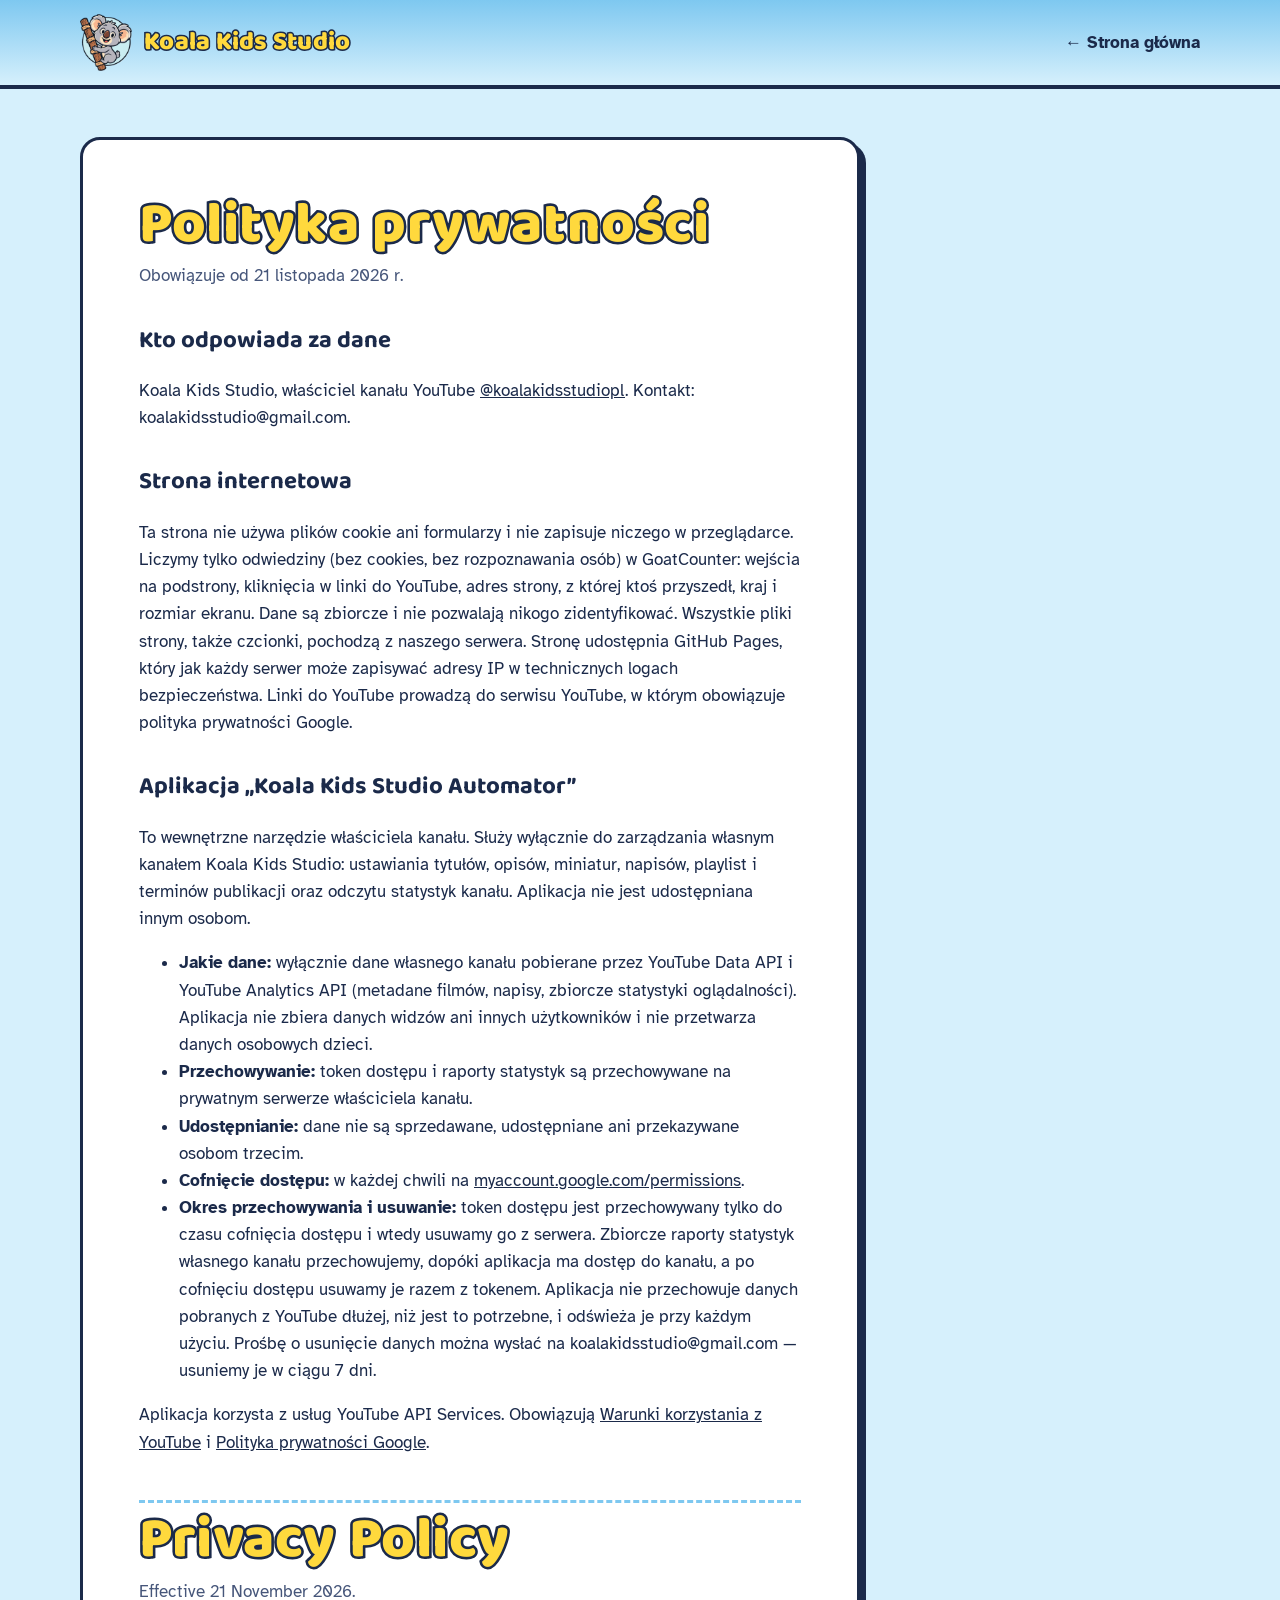
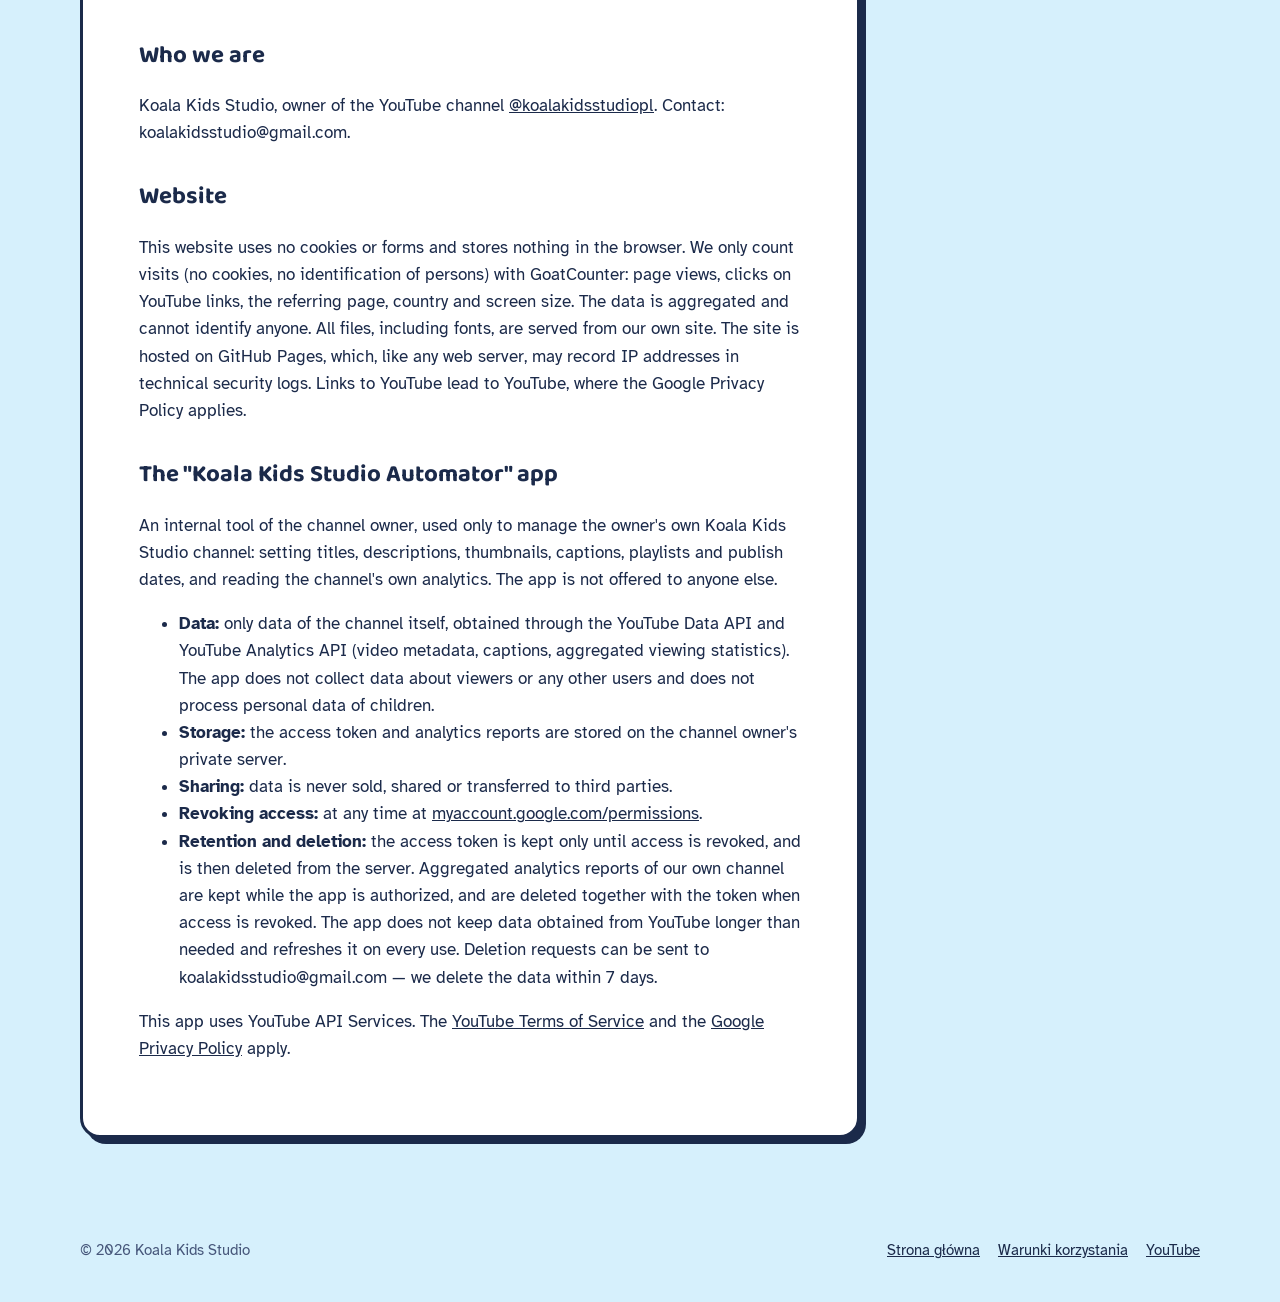
==== commit c690381c: "strona: 2026-11-21 15:18" ====
--- a/polityka-prywatnosci.html
+++ b/polityka-prywatnosci.html
@@ -35,7 +35,7 @@
       <li><strong>Przechowywanie:</strong> token dostępu i raporty statystyk są przechowywane na prywatnym serwerze właściciela kanału.</li>
       <li><strong>Udostępnianie:</strong> dane nie są sprzedawane, udostępniane ani przekazywane osobom trzecim.</li>
       <li><strong>Cofnięcie dostępu:</strong> w każdej chwili na <a href="https://myaccount.google.com/permissions">myaccount.google.com/permissions</a>.</li>
-      <li><strong>Okres przechowywania i usuwanie:</strong> token dostępu jest przechowywany tylko do czasu cofnięcia dostępu i wtedy usuwamy go z serwera. Zbiorcze raporty statystyk przechowujemy najwyżej 12 miesięcy. Aplikacja nie przechowuje danych pobranych z YouTube dłużej, niż jest to potrzebne, i odświeża je przy każdym użyciu. Prośbę o usunięcie danych można wysłać na koalakidsstudio@gmail.com — usuniemy je w ciągu 7 dni.</li>
+      <li><strong>Okres przechowywania i usuwanie:</strong> token dostępu jest przechowywany tylko do czasu cofnięcia dostępu i wtedy usuwamy go z serwera. Zbiorcze raporty statystyk własnego kanału przechowujemy, dopóki aplikacja ma dostęp do kanału, a po cofnięciu dostępu usuwamy je razem z tokenem. Aplikacja nie przechowuje danych pobranych z YouTube dłużej, niż jest to potrzebne, i odświeża je przy każdym użyciu. Prośbę o usunięcie danych można wysłać na koalakidsstudio@gmail.com — usuniemy je w ciągu 7 dni.</li>
     </ul>
     <p>Aplikacja korzysta z usług YouTube API Services. Obowiązują <a href="https://www.youtube.com/t/terms">Warunki korzystania z YouTube</a> i <a href="https://policies.google.com/privacy">Polityka prywatności Google</a>.</p>
 
@@ -54,7 +54,7 @@
         <li><strong>Storage:</strong> the access token and analytics reports are stored on the channel owner's private server.</li>
         <li><strong>Sharing:</strong> data is never sold, shared or transferred to third parties.</li>
         <li><strong>Revoking access:</strong> at any time at <a href="https://myaccount.google.com/permissions">myaccount.google.com/permissions</a>.</li>
-        <li><strong>Retention and deletion:</strong> the access token is kept only until access is revoked, and is then deleted from the server. Aggregated analytics reports are kept for at most 12 months. The app does not keep data obtained from YouTube longer than needed and refreshes it on every use. Deletion requests can be sent to koalakidsstudio@gmail.com — we delete the data within 7 days.</li>
+        <li><strong>Retention and deletion:</strong> the access token is kept only until access is revoked, and is then deleted from the server. Aggregated analytics reports of our own channel are kept while the app is authorized, and are deleted together with the token when access is revoked. The app does not keep data obtained from YouTube longer than needed and refreshes it on every use. Deletion requests can be sent to koalakidsstudio@gmail.com — we delete the data within 7 days.</li>
       </ul>
       <p>This app uses YouTube API Services. The <a href="https://www.youtube.com/t/terms">YouTube Terms of Service</a> and the <a href="https://policies.google.com/privacy">Google Privacy Policy</a> apply.</p>
     </div>
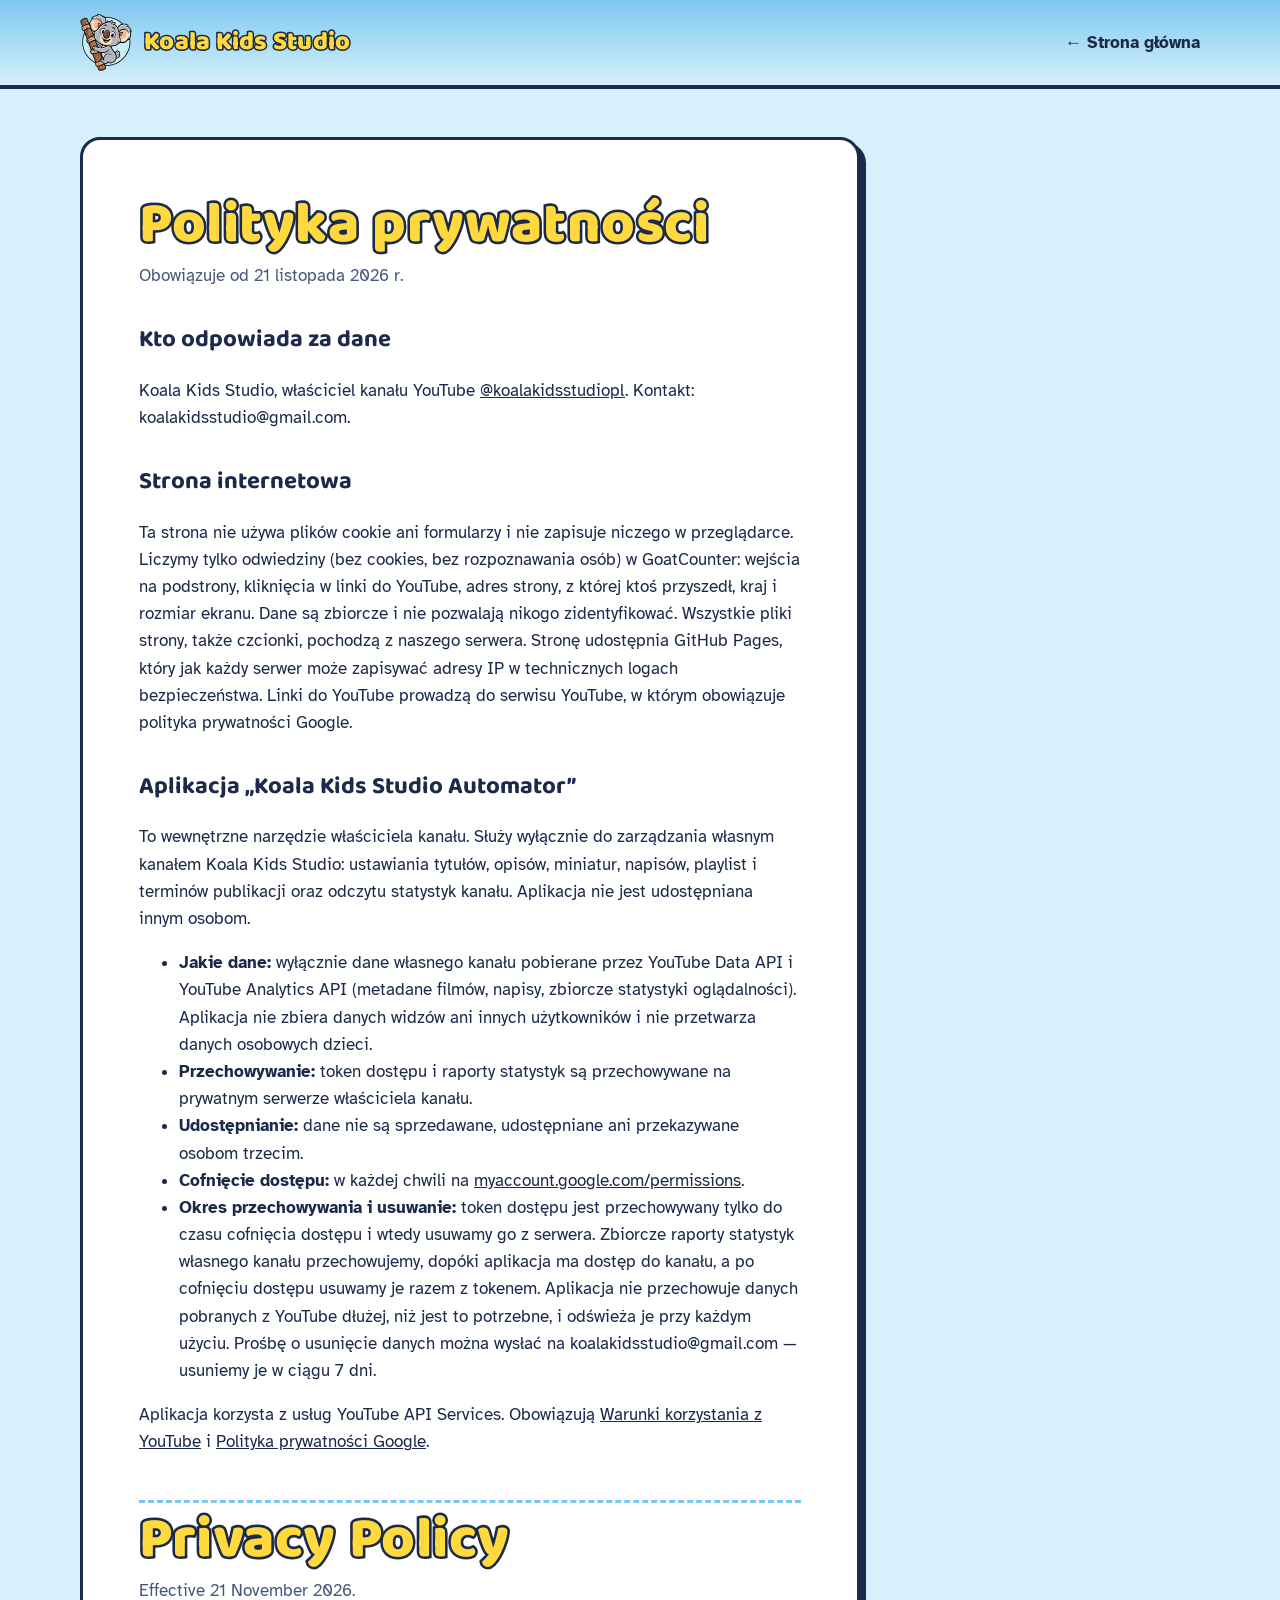
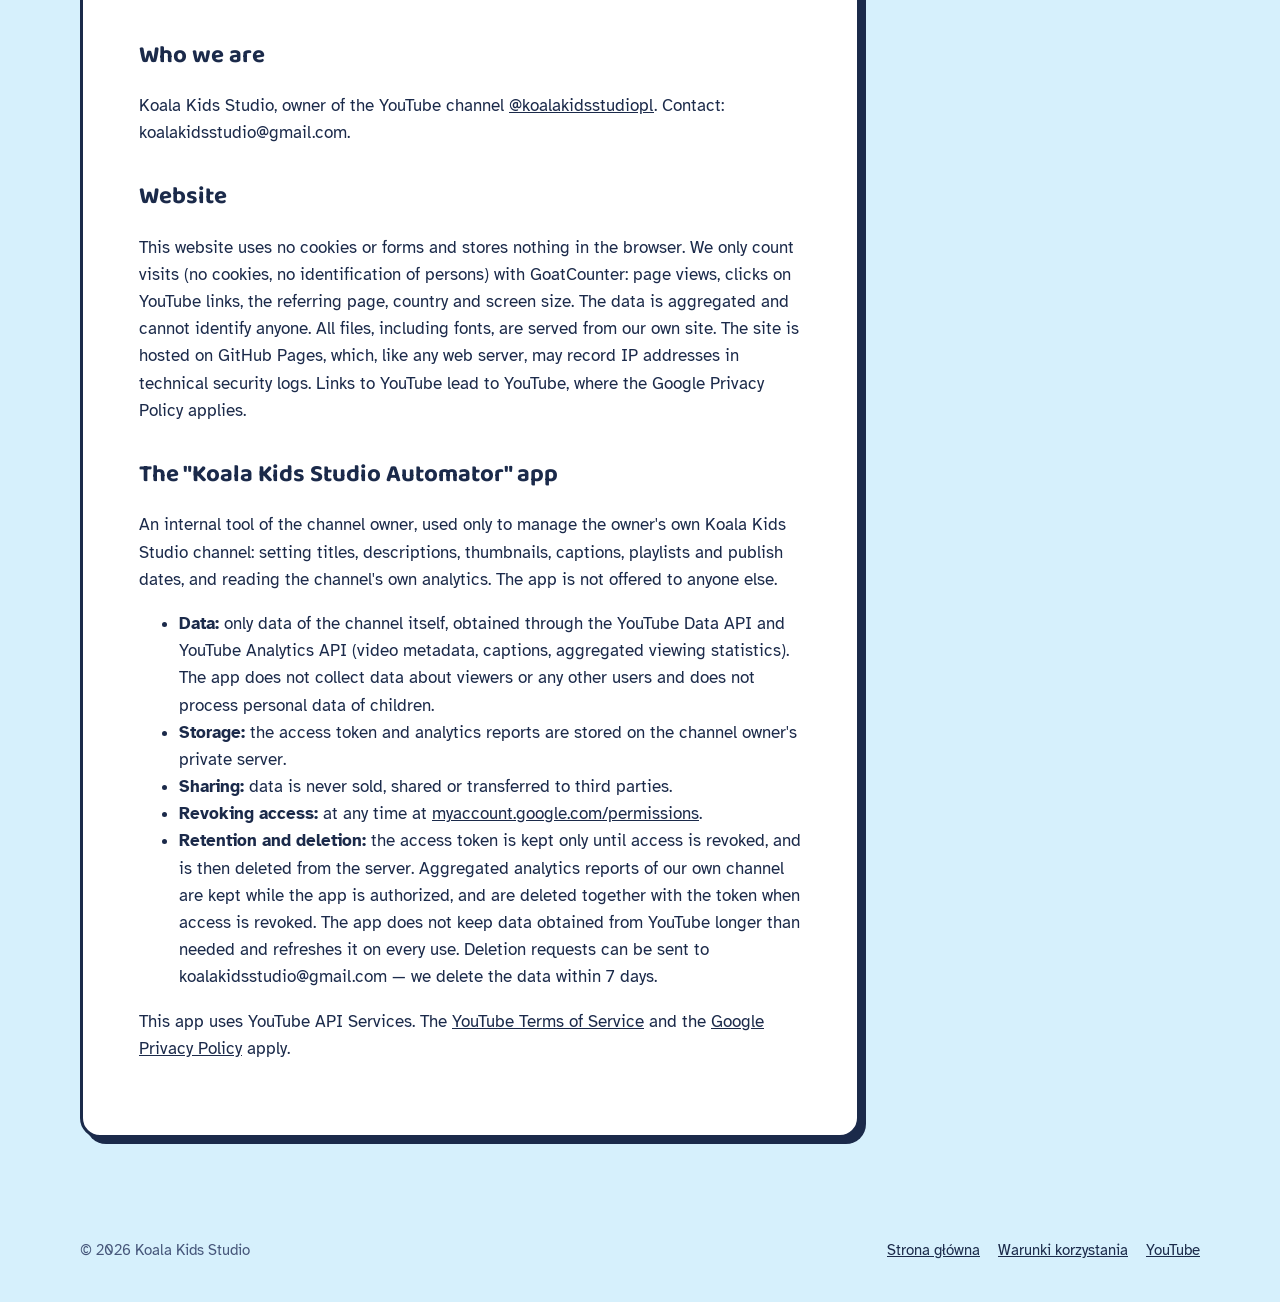
==== commit b5fa1ae4: "strona: 2026-11-21 16:26" ====
--- a/polityka-prywatnosci.html
+++ b/polityka-prywatnosci.html
@@ -6,13 +6,24 @@
 <title>Polityka prywatności — Koala Kids Studio</title>
 <meta name="description" content="Polityka prywatności aplikacji Koala Kids Studio Automator i strony Koala Kids Studio.">
 <link rel="icon" href="img/favicon.png">
+<meta property="og:title" content="Polityka prywatności — Koala Kids Studio">
+<meta property="og:description" content="Polityka prywatności aplikacji Koala Kids Studio Automator i strony Koala Kids Studio.">
+<meta property="og:image" content="https://koalakidsstudio.pl/img/kks-007.webp">
+<link rel="canonical" href="https://koalakidsstudio.pl/polityka-prywatnosci.html">
+<meta property="og:type" content="website">
+<meta property="og:site_name" content="Koala Kids Studio">
+<meta property="og:locale" content="pl_PL">
+<meta property="og:url" content="https://koalakidsstudio.pl/polityka-prywatnosci.html">
+<meta name="twitter:card" content="summary_large_image">
+<link rel="preload" href="fonts/baloo-2-latin.woff2" as="font" type="font/woff2" crossorigin>
+<link rel="preload" href="fonts/atkinson-hyperlegible-400-latin.woff2" as="font" type="font/woff2" crossorigin>
 <link rel="stylesheet" href="fonts.css">
 <link rel="stylesheet" href="style.css">
 </head>
 <body>
 <header class="gora mala">
   <div class="wrap menu">
-    <a class="marka" href="index.html"><img src="img/logo.webp" alt=""><span class="obrys">Koala Kids Studio</span></a>
+    <a class="marka" href="index.html"><img src="img/logo-maly.webp" width="52" height="57" alt=""><span class="obrys">Koala Kids Studio</span></a>
     <nav aria-label="Menu"><a href="index.html">← Strona główna</a></nav>
   </div>
 </header>
--- a/style.css
+++ b/style.css
@@ -25,7 +25,7 @@
   color: var(--tekst);
   font: 400 1.0625rem/1.6 var(--f-tekst);
 }
-img { max-width: 100%; display: block; }
+img { max-width: 100%; height: auto; display: block; }
 a { color: var(--granat); }
 a:focus-visible, button:focus-visible { outline: 3px solid var(--granat); outline-offset: 3px; border-radius: 6px; }
 
